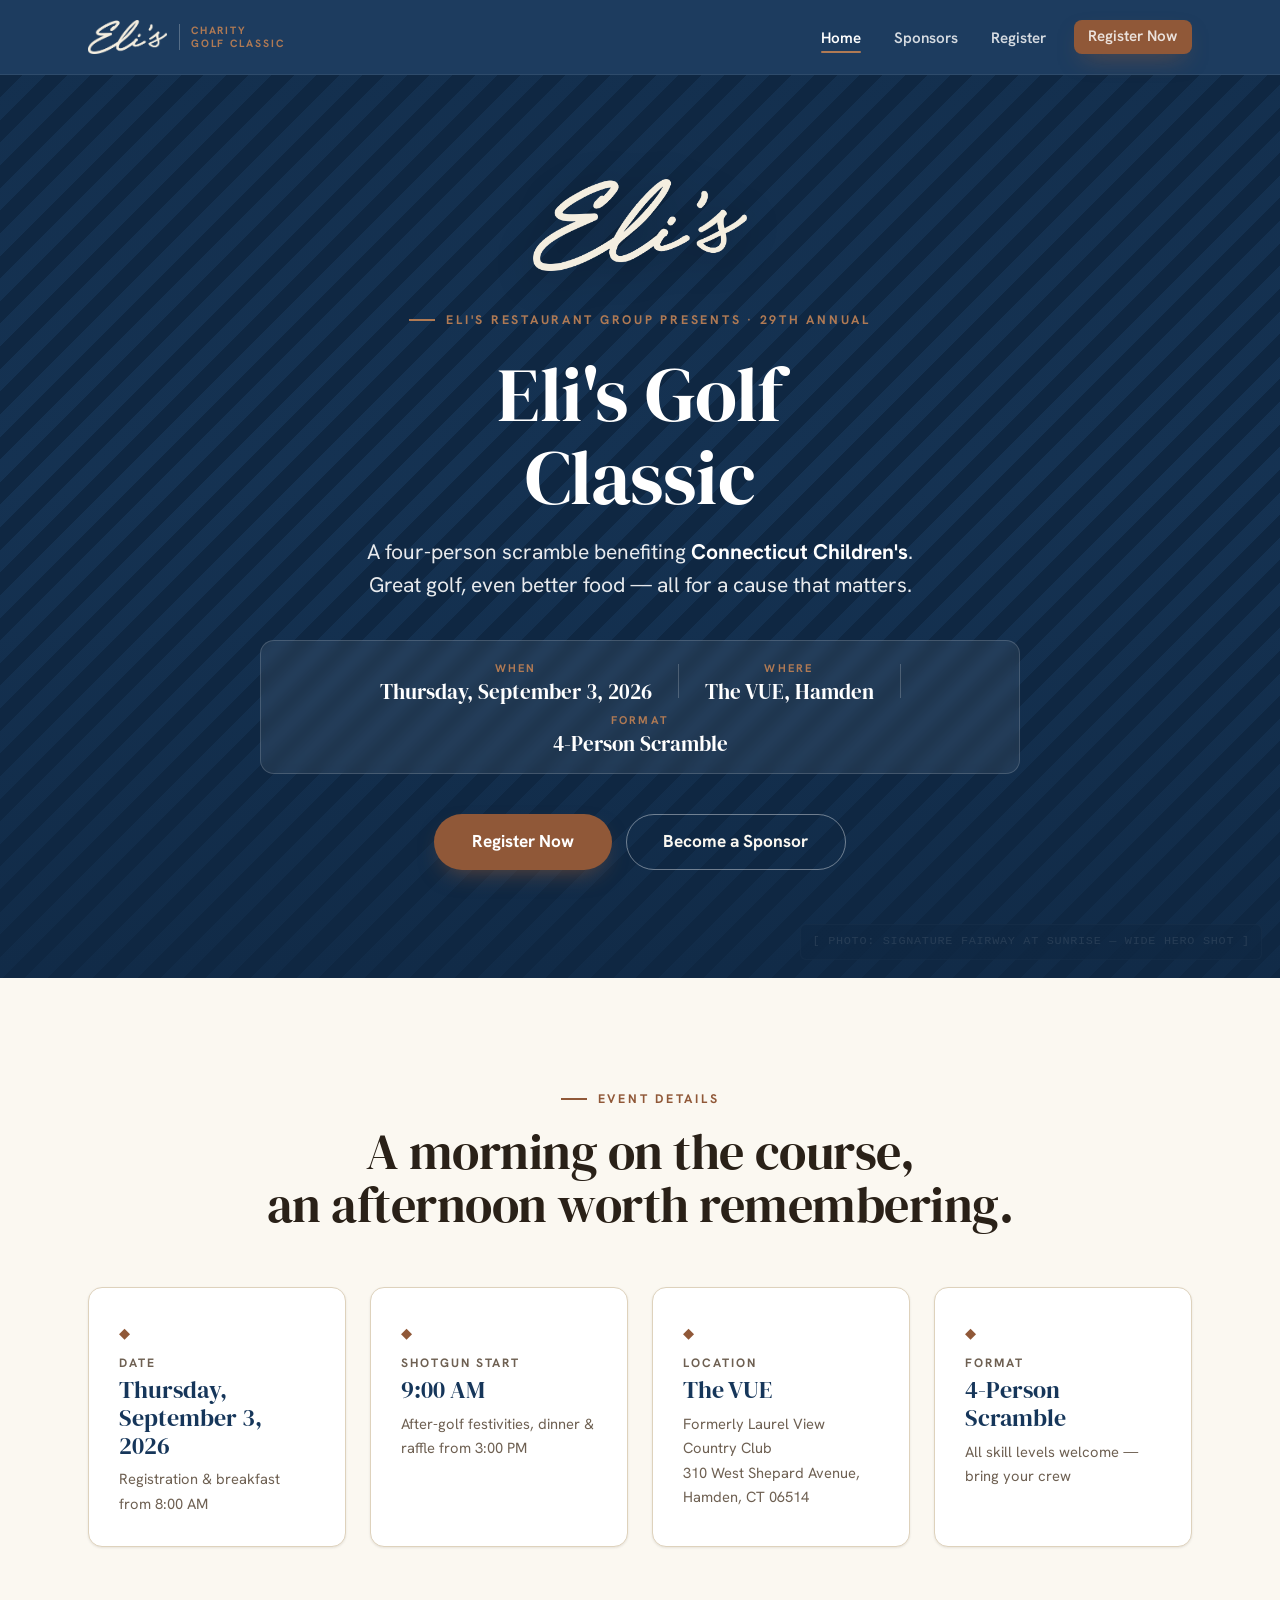
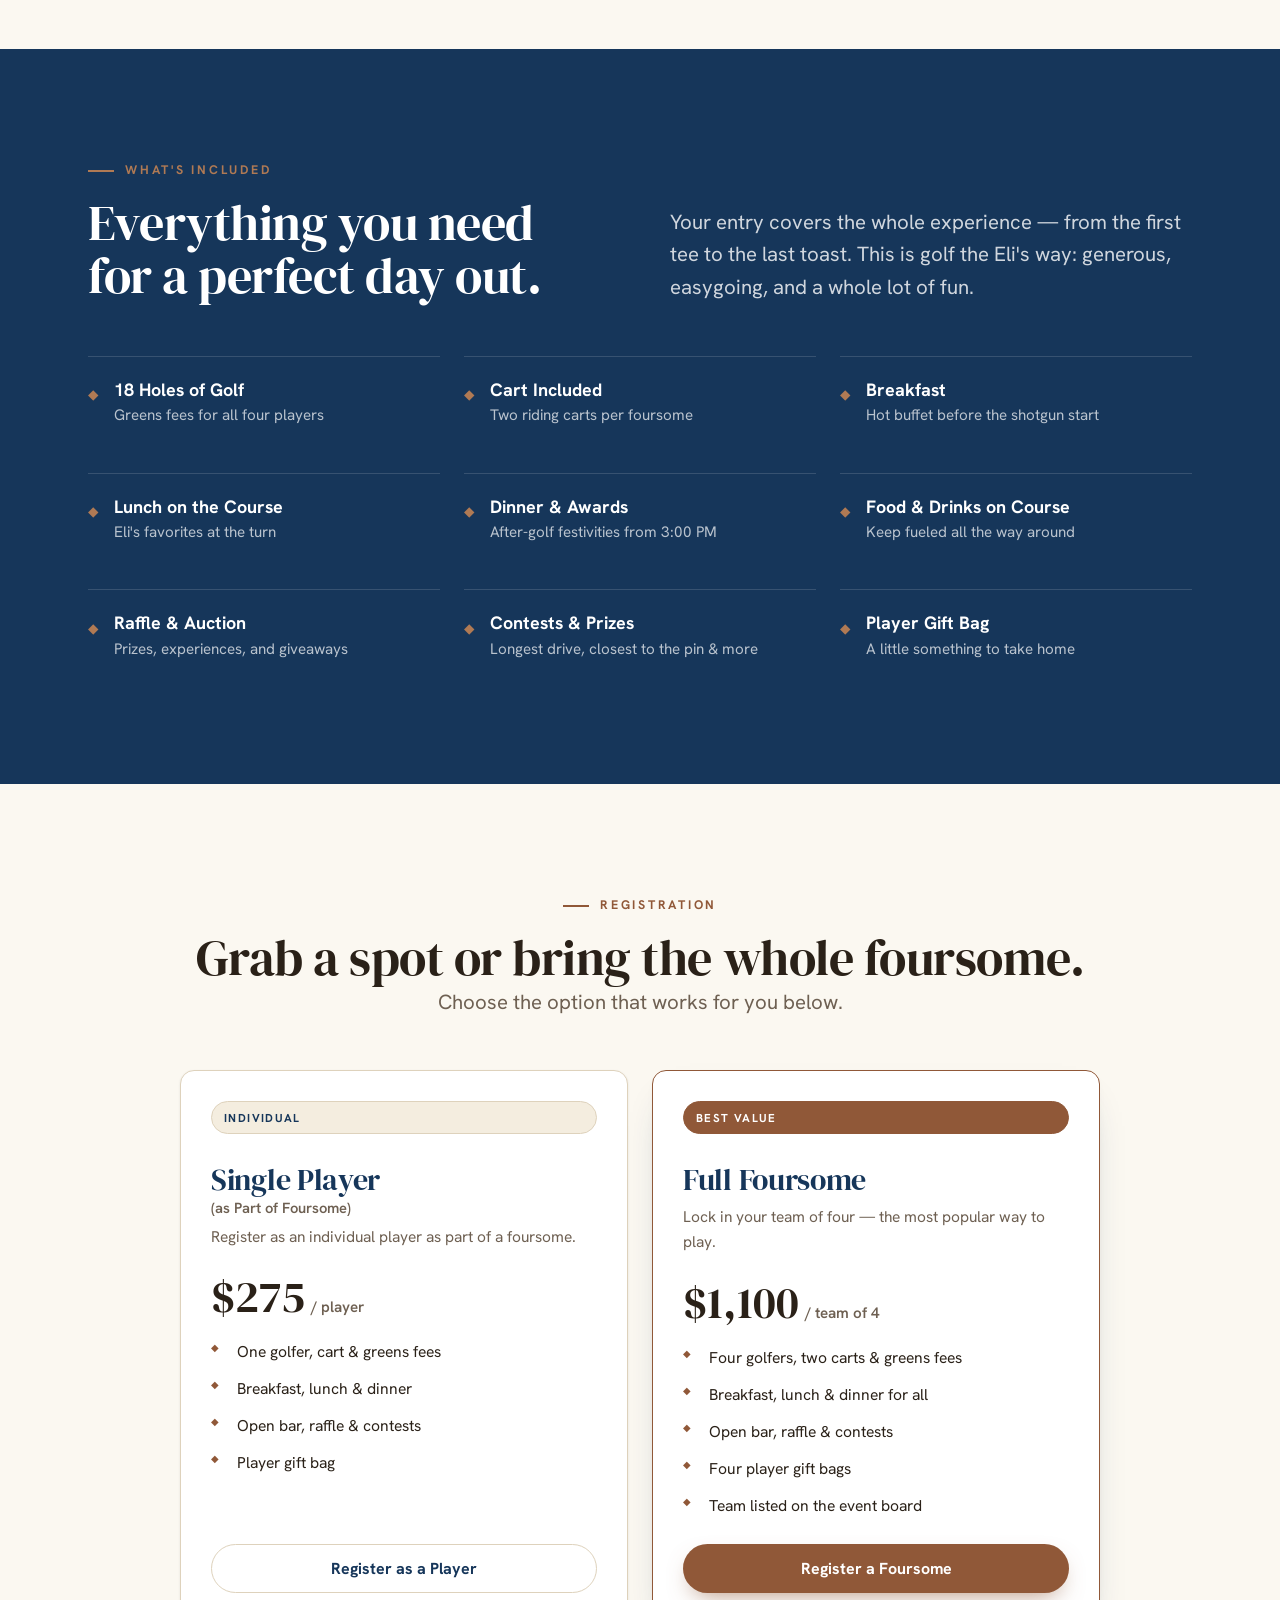
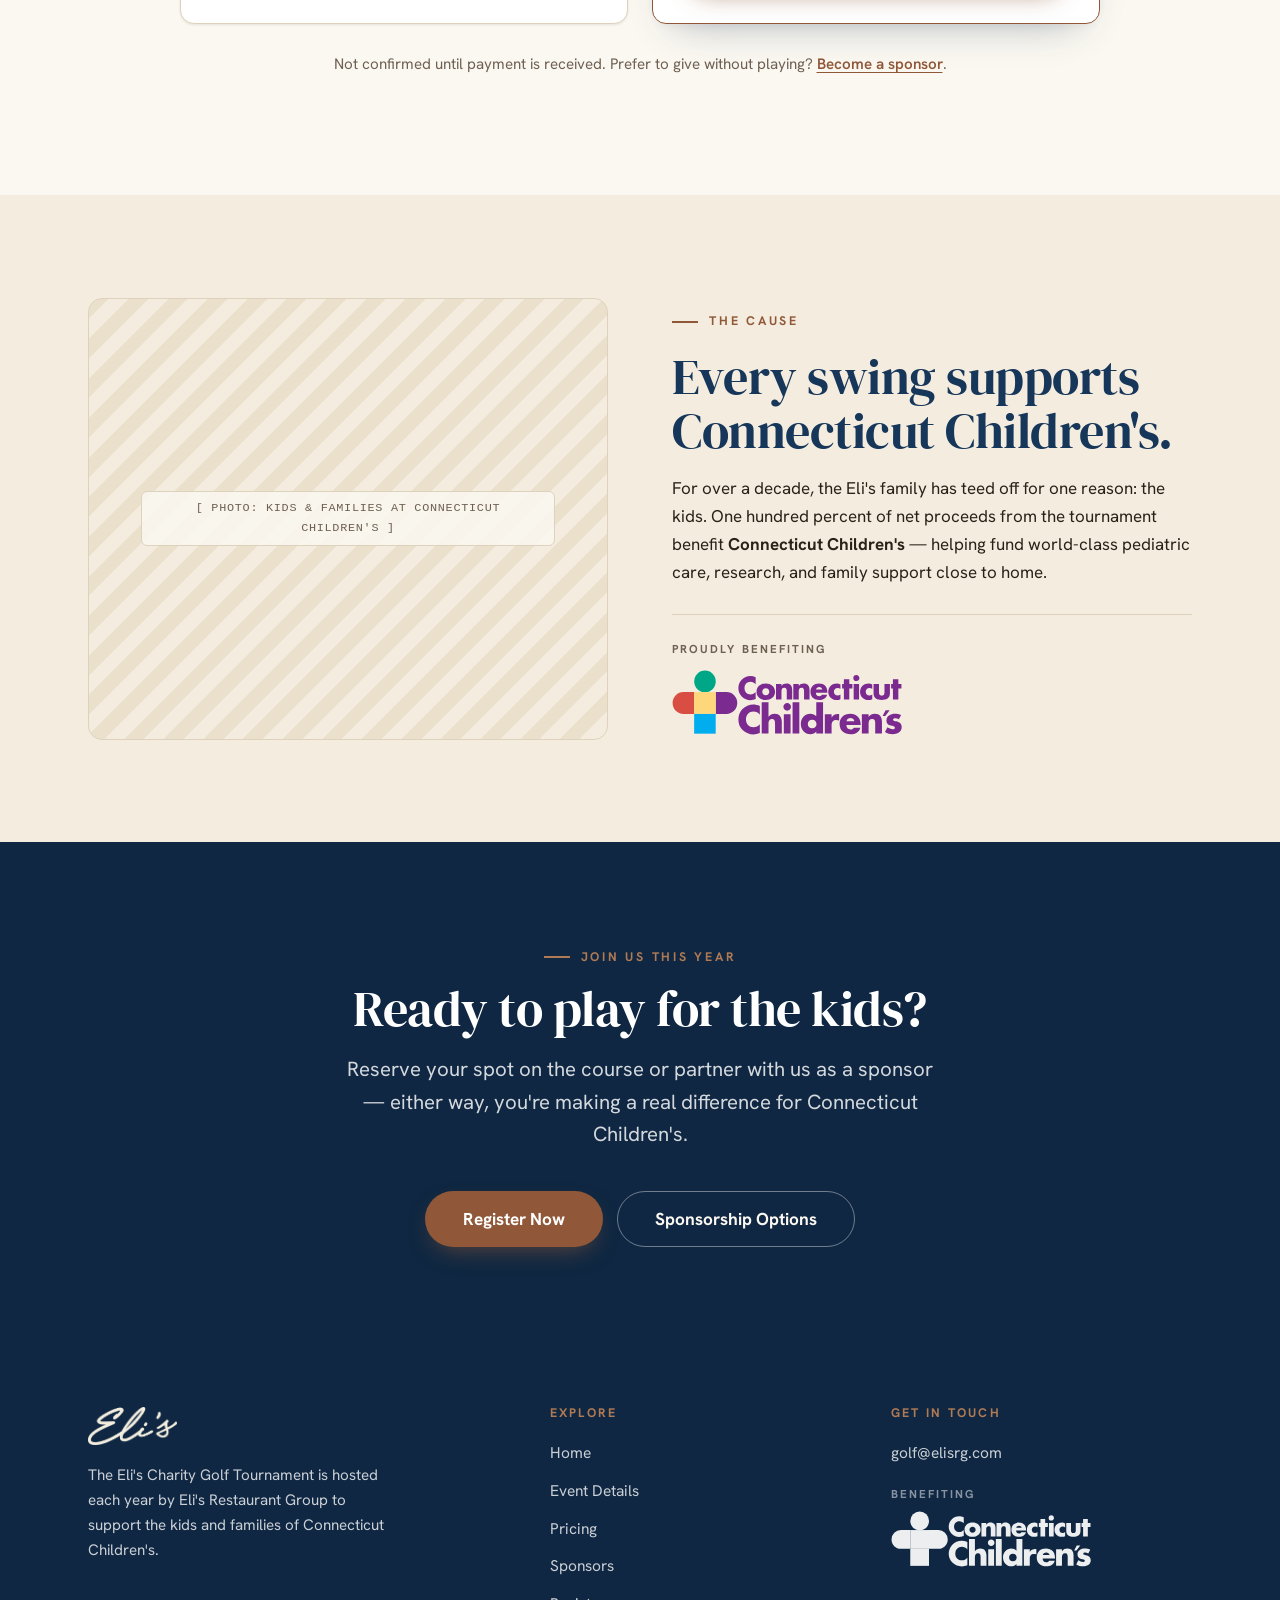
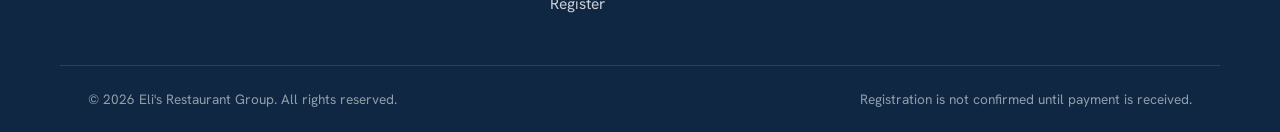
==== index.html @ 4b7b98ed "Add files via upload" ====
<!DOCTYPE html>
<html lang="en">
<head>
<meta charset="UTF-8" />
<meta name="viewport" content="width=device-width, initial-scale=1.0" />
<title>The Eli's Charity Golf Tournament — Benefiting Connecticut Children's</title>
<meta name="description" content="The annual Eli's Charity Golf Tournament, hosted by Eli's Restaurant Group, benefiting Connecticut Children's. A day of golf, food, and giving back." />
<link rel="stylesheet" href="styles.css" />
</head>
<body>

<!-- ===== NAV ===== -->
<header class="nav">
  <div class="container nav-inner">
    <a class="nav-brand" href="index.html" aria-label="Eli's Charity Golf Tournament — Home">
      <img src="assets/elis-logo-cream.png" alt="Eli's" />
      <span class="tag">Charity<br />Golf Classic</span>
    </a>
    <input type="checkbox" id="navToggle" class="nav-toggle" />
    <ul class="nav-links">
      <li><a href="index.html" class="active">Home</a></li>
      <li><a href="sponsors.html">Sponsors</a></li>
      <li><a href="register.html">Register</a></li>
      <li class="nav-cta"><a href="register.html" class="btn btn-primary">Register Now</a></li>
    </ul>
    <label for="navToggle" class="nav-burger" aria-label="Menu"><span></span><span></span><span></span></label>
  </div>
</header>

<!-- ===== HERO ===== -->
<section class="hero">
  <div class="hero-bg ph dark"><span class="ph-label">[ photo: signature fairway at sunrise — wide hero shot ]</span></div>
  <div class="hero-overlay"></div>
  <div class="container hero-content">
    <img class="hero-logo" src="assets/elis-logo-cream.png" alt="Eli's" />
    <p class="eyebrow on-green center">Eli's Restaurant Group Presents · 29th Annual</p>
    <h1 class="display hero-title">Eli's Golf<br />Classic</h1>
    <p class="hero-sub">A four-person scramble benefiting <strong>Connecticut&nbsp;Children's</strong>.<br />Great golf, even better food &mdash; all for a cause that matters.</p>
    <div class="hero-meta">
      <div class="hero-meta-item"><span class="k">When</span><span class="v">Thursday, September 3, 2026</span></div>
      <div class="hero-meta-sep"></div>
      <div class="hero-meta-item"><span class="k">Where</span><span class="v">The VUE, Hamden</span></div>
      <div class="hero-meta-sep"></div>
      <div class="hero-meta-item"><span class="k">Format</span><span class="v">4-Person Scramble</span></div>
    </div>
    <div class="hero-actions">
      <a href="register.html" class="btn btn-primary btn-lg">Register Now</a>
      <a href="sponsors.html" class="btn btn-ghost on-green btn-lg">Become a Sponsor</a>
    </div>
  </div>
</section>

<!-- ===== EVENT DETAILS ===== -->
<section class="section" id="details">
  <div class="container">
    <div class="center">
      <p class="eyebrow center">Event Details</p>
      <h2>A morning on the course,<br />an afternoon worth remembering.</h2>
    </div>
    <div class="grid grid-4 details-grid">
      <div class="card detail-card">
        <span class="detail-icon">◆</span>
        <h4 class="detail-k">Date</h4>
        <p class="detail-v">Thursday, September 3, 2026</p>
        <p class="detail-note">Registration &amp; breakfast from 8:00 AM</p>
      </div>
      <div class="card detail-card">
        <span class="detail-icon">◆</span>
        <h4 class="detail-k">Shotgun Start</h4>
        <p class="detail-v">9:00 AM</p>
        <p class="detail-note">After-golf festivities, dinner &amp; raffle from 3:00 PM</p>
      </div>
      <div class="card detail-card">
        <span class="detail-icon">◆</span>
        <h4 class="detail-k">Location</h4>
        <p class="detail-v">The VUE</p>
        <p class="detail-note">Formerly Laurel View Country Club<br />310 West Shepard Avenue, Hamden, CT 06514</p>
      </div>
      <div class="card detail-card">
        <span class="detail-icon">◆</span>
        <h4 class="detail-k">Format</h4>
        <p class="detail-v">4-Person Scramble</p>
        <p class="detail-note">All skill levels welcome &mdash; bring your crew</p>
      </div>
    </div>
  </div>
</section>

<!-- ===== WHAT'S INCLUDED ===== -->
<section class="section included-section">
  <div class="container">
    <div class="included-head">
      <div>
        <p class="eyebrow on-green">What's Included</p>
        <h2 class="on-green-h">Everything you need<br />for a perfect day out.</h2>
      </div>
      <p class="lead included-lead">Your entry covers the whole experience &mdash; from the first tee to the last toast. This is golf the Eli's way: generous, easygoing, and a whole lot of fun.</p>
    </div>
    <div class="grid grid-3 included-grid">
      <div class="included-item"><span class="im">◆</span><div><strong>18 Holes of Golf</strong><span>Greens fees for all four players</span></div></div>
      <div class="included-item"><span class="im">◆</span><div><strong>Cart Included</strong><span>Two riding carts per foursome</span></div></div>
      <div class="included-item"><span class="im">◆</span><div><strong>Breakfast</strong><span>Hot buffet before the shotgun start</span></div></div>
      <div class="included-item"><span class="im">◆</span><div><strong>Lunch on the Course</strong><span>Eli's favorites at the turn</span></div></div>
      <div class="included-item"><span class="im">◆</span><div><strong>Dinner &amp; Awards</strong><span>After-golf festivities from 3:00 PM</span></div></div>
      <div class="included-item"><span class="im">◆</span><div><strong>Food &amp; Drinks on Course</strong><span>Keep fueled all the way around</span></div></div>
      <div class="included-item"><span class="im">◆</span><div><strong>Raffle &amp; Auction</strong><span>Prizes, experiences, and giveaways</span></div></div>
      <div class="included-item"><span class="im">◆</span><div><strong>Contests &amp; Prizes</strong><span>Longest drive, closest to the pin &amp; more</span></div></div>
      <div class="included-item"><span class="im">◆</span><div><strong>Player Gift Bag</strong><span>A little something to take home</span></div></div>
    </div>
  </div>
</section>

<!-- ===== PRICING ===== -->
<section class="section" id="pricing">
  <div class="container">
    <div class="center">
      <p class="eyebrow center">Registration</p>
      <h2>Grab a spot or bring the whole foursome.</h2>
      <p class="lead maxw center">Choose the option that works for you below.</p>
    </div>
    <div class="grid grid-2 pricing-grid">
      <div class="card price-card">
        <p class="tag-pill">Individual</p>
        <h3 class="price-name">Single Player <span class="price-name-note">(as Part of Foursome)</span></h3>
        <p class="price-desc">Register as an individual player as part of a foursome.</p>
        <div class="price-amount">$275<span>/ player</span></div>
        <ul class="price-list">
          <li>One golfer, cart &amp; greens fees</li>
          <li>Breakfast, lunch &amp; dinner</li>
          <li>Open bar, raffle &amp; contests</li>
          <li>Player gift bag</li>
        </ul>
        <a href="register.html" class="btn btn-ghost btn-block">Register as a Player</a>
      </div>
      <div class="card price-card featured">
        <p class="tag-pill featured-pill">Best Value</p>
        <h3 class="price-name">Full Foursome</h3>
        <p class="price-desc">Lock in your team of four &mdash; the most popular way to play.</p>
        <div class="price-amount">$1,100<span>/ team of 4</span></div>
        <ul class="price-list">
          <li>Four golfers, two carts &amp; greens fees</li>
          <li>Breakfast, lunch &amp; dinner for all</li>
          <li>Open bar, raffle &amp; contests</li>
          <li>Four player gift bags</li>
          <li>Team listed on the event board</li>
        </ul>
        <a href="register.html" class="btn btn-primary btn-block">Register a Foursome</a>
      </div>
    </div>
    <p class="center muted price-note">Not confirmed until payment is received. Prefer to give without playing? <a href="sponsors.html" class="inline-link">Become a sponsor</a>.</p>
  </div>
</section>

<!-- ===== CHARITY / CAUSE ===== -->
<section class="section cause-section">
  <div class="container cause-inner">
    <div class="cause-media ph"><span class="ph-label">[ photo: kids &amp; families at Connecticut Children's ]</span></div>
    <div class="cause-copy">
      <p class="eyebrow">The Cause</p>
      <h2>Every swing supports<br />Connecticut Children's.</h2>
      <p>For over a decade, the Eli's family has teed off for one reason: the kids. One hundred percent of net proceeds from the tournament benefit <strong>Connecticut Children's</strong> &mdash; helping fund world-class pediatric care, research, and family support close to home.</p>
      <div class="cause-charity">
        <span class="cause-charity-label">Proudly benefiting</span>
        <img class="cause-charity-logo" src="assets/ct-childrens-full.svg" alt="Connecticut Children's" />
      </div>
    </div>
  </div>
</section>

<!-- ===== CLOSING CTA ===== -->
<section class="cta-band">
  <div class="container center">
    <p class="eyebrow on-green center">Join Us This Year</p>
    <h2 class="on-green-h">Ready to play for the kids?</h2>
    <p class="lead cta-lead">Reserve your spot on the course or partner with us as a sponsor &mdash; either way, you're making a real difference for Connecticut Children's.</p>
    <div class="hero-actions center-actions">
      <a href="register.html" class="btn btn-primary btn-lg">Register Now</a>
      <a href="sponsors.html" class="btn btn-ghost on-green btn-lg">Sponsorship Options</a>
    </div>
  </div>
</section>

<!-- ===== FOOTER ===== -->
<footer class="footer">
  <div class="container footer-top">
    <div class="footer-brand">
      <img src="assets/elis-logo-cream.png" alt="Eli's" />
      <p>The Eli's Charity Golf Tournament is hosted each year by Eli's Restaurant Group to support the kids and families of Connecticut Children's.</p>
    </div>
    <div>
      <h4>Explore</h4>
      <ul class="footer-links">
        <li><a href="index.html">Home</a></li>
        <li><a href="index.html#details">Event Details</a></li>
        <li><a href="index.html#pricing">Pricing</a></li>
        <li><a href="sponsors.html">Sponsors</a></li>
        <li><a href="register.html">Register</a></li>
      </ul>
    </div>
    <div>
      <h4>Get in Touch</h4>
      <ul class="footer-links">
        <li><a href="mailto:golf@elisrg.com">golf@elisrg.com</a></li>
      </ul>
      <span class="cause-charity-label" style="display:block;margin:18px 0 8px;color:rgba(255,255,255,.5)">Benefiting</span>
      <img class="charity-logo footer-charity" src="assets/ct-childrens-white.svg" alt="Connecticut Children's" />
    </div>
  </div>
  <div class="container footer-bottom">
    <span>&copy; 2026 Eli's Restaurant Group. All rights reserved.</span>
    <span>Registration is not confirmed until payment is received.</span>
  </div>
</footer>

</body>
</html>
---- styles.css ----
/* ============================================================
   The Eli's Charity Golf Tournament — shared styles
   Forest green country club × Eli's copper × CT Children's blue
   ============================================================ */

@import url('https://fonts.googleapis.com/css2?family=DM+Serif+Display:ital@0;1&family=Hanken+Grotesk:wght@400;500;600;700;800&display=swap');

:root{
  /* brand */
  /* Structural brand color — Eli's navy blue (var names kept as --green* for compatibility) */
  --green:        #16365A;   /* Eli's deep navy */
  --green-800:    #0F2742;
  --green-700:    #244F7C;
  --green-soft:   #3C6FA0;
  --copper:       #905838;   /* Eli's logo brown — warm CTA */
  --copper-dark:  #774526;
  --copper-soft:  #B07A54;
  --blue:         #0061A8;   /* Connecticut Children's */
  --blue-soft:    #2E86C9;

  /* neutrals */
  --paper:        #FBF8F1;
  --cream:        #F4EDDF;
  --cream-deep:   #EAE0CC;
  --ink:          #2A2118;
  --muted:        #6E6052;
  --line:         #DED2BC;

  --shadow-sm: 0 1px 3px rgba(42,33,24,.06), 0 1px 2px rgba(42,33,24,.04);
  --shadow:    0 18px 40px -24px rgba(22,54,90,.45), 0 4px 14px -8px rgba(42,33,24,.12);
  --shadow-lg: 0 40px 80px -40px rgba(15,39,66,.5);

  --container: 1160px;
  --radius: 14px;
}

*{ box-sizing:border-box; }
[hidden]{ display:none !important; }
html{ scroll-behavior:smooth; -webkit-text-size-adjust:100%; }
body{
  margin:0;
  font-family:'Hanken Grotesk',system-ui,sans-serif;
  color:var(--ink);
  background:var(--paper);
  font-size:17px;
  line-height:1.65;
  -webkit-font-smoothing:antialiased;
}
img{ display:block; max-width:100%; }
a{ color:inherit; }

/* ---------- type ---------- */
h1,h2,h3,h4{ font-family:'DM Serif Display',Georgia,serif; font-weight:400; line-height:1.08; margin:0; letter-spacing:-.01em; }
.display{ font-size:clamp(2.6rem,6vw,5rem); }
h2{ font-size:clamp(2rem,4vw,3.1rem); }
h3{ font-size:clamp(1.4rem,2.4vw,1.85rem); }
p{ margin:0 0 1rem; }
.lead{ font-size:clamp(1.1rem,1.6vw,1.32rem); line-height:1.6; color:var(--muted); }

.eyebrow{
  font-family:'Hanken Grotesk',sans-serif;
  font-weight:700; font-size:.78rem; letter-spacing:.22em; text-transform:uppercase;
  color:var(--copper); margin:0 0 1rem; display:inline-flex; align-items:center; gap:.7rem;
}
.eyebrow::before{ content:""; width:26px; height:2px; background:var(--copper); display:inline-block; }
.eyebrow.center{ justify-content:center; }
.eyebrow.on-green{ color:var(--copper-soft); }
.eyebrow.on-green::before{ background:var(--copper-soft); }

/* ---------- layout ---------- */
.container{ width:100%; max-width:var(--container); margin:0 auto; padding:0 28px; }
.section{ padding:clamp(56px,8vw,108px) 0; }
.section.tight{ padding:clamp(40px,5vw,64px) 0; }
.center{ text-align:center; }
.muted{ color:var(--muted); }
.maxw{ max-width:62ch; }
.maxw.center{ margin-left:auto; margin-right:auto; }

/* ---------- buttons ---------- */
.btn{
  font-family:'Hanken Grotesk',sans-serif; font-weight:700; font-size:1rem;
  display:inline-flex; align-items:center; justify-content:center; gap:.6rem;
  padding:.95rem 1.7rem; border-radius:999px; border:1.5px solid transparent;
  cursor:pointer; text-decoration:none; transition:transform .15s ease, box-shadow .2s ease, background .2s ease, color .2s ease;
  white-space:nowrap; line-height:1;
}
.btn:hover{ transform:translateY(-2px); }
.btn-primary{ background:var(--copper); color:#fff; box-shadow:0 10px 24px -10px rgba(144,88,56,.7); }
.btn-primary:hover{ background:var(--copper-dark); box-shadow:0 14px 30px -10px rgba(144,88,56,.8); }
.btn-green{ background:var(--green); color:var(--paper); }
.btn-green:hover{ background:var(--green-800); }
.btn-ghost{ background:transparent; color:var(--green); border-color:var(--line); }
.btn-ghost:hover{ border-color:var(--green); background:rgba(22,54,90,.04); }
.btn-ghost.on-green{ color:var(--paper); border-color:rgba(255,255,255,.4); }
.btn-ghost.on-green:hover{ border-color:#fff; background:rgba(255,255,255,.08); }
.btn-lg{ padding:1.15rem 2.3rem; font-size:1.08rem; }
.btn-block{ width:100%; }

/* ---------- top nav ---------- */
.nav{
  position:sticky; top:0; z-index:50;
  background:rgba(22,54,90,.97); backdrop-filter:blur(10px);
  border-bottom:1px solid rgba(255,255,255,.08);
}
.nav-inner{ display:flex; align-items:center; justify-content:space-between; height:74px; gap:24px; }
.nav-brand{ display:flex; align-items:center; gap:.7rem; text-decoration:none; }
.nav-brand img{ height:34px; width:auto; }
.nav-brand .tag{
  font-family:'Hanken Grotesk',sans-serif; font-weight:700; font-size:.66rem; letter-spacing:.18em;
  text-transform:uppercase; color:var(--copper-soft); border-left:1px solid rgba(255,255,255,.25);
  padding-left:.7rem; line-height:1.25;
}
.nav-links{ display:flex; align-items:center; gap:6px; list-style:none; margin:0; padding:0; }
.nav-links a{
  position:relative;
  text-decoration:none; color:rgba(255,255,255,.82); font-weight:600; font-size:.95rem;
  padding:.5rem .85rem; border-radius:8px; transition:color .15s, background .15s;
}
.nav-links a:hover{ color:#fff; background:rgba(255,255,255,.08); }
.nav-links a.active{ color:#fff; }
.nav-links a.active::after{ content:""; position:absolute; left:.85rem; right:.85rem; bottom:.18rem;
  height:2px; background:var(--copper-soft); border-radius:2px; }
.nav-cta{ margin-left:8px; }
.nav-toggle{ display:none; }

@media (max-width:860px){
  .nav-inner{ height:64px; }
  .nav-links{
    position:absolute; top:64px; left:0; right:0; flex-direction:column; align-items:stretch;
    background:var(--green); padding:14px; gap:4px; border-bottom:1px solid rgba(255,255,255,.12);
    max-height:0; overflow:hidden; transition:max-height .3s ease, padding .3s ease; padding-top:0; padding-bottom:0;
  }
  .nav-toggle:checked ~ .nav-links{ max-height:380px; padding:14px; }
  .nav-links a{ padding:.8rem 1rem; font-size:1.05rem; }
  .nav-links .active::after{ display:none; }
  .nav-cta{ margin:6px 0 0; }
  .nav-burger{ display:flex; flex-direction:column; gap:5px; cursor:pointer; padding:8px; }
  .nav-burger span{ width:24px; height:2px; background:#fff; border-radius:2px; transition:.2s; }
  .nav-toggle:checked ~ .nav-burger span:nth-child(1){ transform:translateY(7px) rotate(45deg); }
  .nav-toggle:checked ~ .nav-burger span:nth-child(2){ opacity:0; }
  .nav-toggle:checked ~ .nav-burger span:nth-child(3){ transform:translateY(-7px) rotate(-45deg); }
}
@media (min-width:861px){ .nav-burger{ display:none; } }

/* ---------- image placeholders ---------- */
.ph{
  position:relative; border-radius:var(--radius); overflow:hidden;
  background:
    repeating-linear-gradient(135deg, var(--cream-deep) 0 14px, var(--cream) 14px 28px);
  border:1px solid var(--line);
  display:flex; align-items:center; justify-content:center; color:var(--muted);
}
.ph.dark{
  background:repeating-linear-gradient(135deg, var(--green-800) 0 16px, var(--green-700) 16px 32px);
  border-color:rgba(255,255,255,.1); color:rgba(255,255,255,.7);
}
.ph .ph-label{
  font-family:'Hanken Grotesk',monospace; font-family:ui-monospace,'SFMono-Regular',Menlo,monospace;
  font-size:.74rem; letter-spacing:.06em; text-transform:uppercase;
  background:rgba(251,248,241,.85); padding:.45rem .7rem; border-radius:6px; border:1px solid var(--line);
  text-align:center; max-width:80%;
}
.ph.dark .ph-label{ background:rgba(15,39,66,.7); border-color:rgba(255,255,255,.18); color:rgba(255,255,255,.85); }

/* ---------- cards ---------- */
.card{
  background:#fff; border:1px solid var(--line); border-radius:var(--radius);
  padding:30px; box-shadow:var(--shadow-sm);
}

/* small divider mark */
.tee{ display:flex; align-items:center; gap:14px; color:var(--copper); }
.tee::before,.tee::after{ content:""; height:1px; background:var(--line); flex:1; }
.tee .dot{ width:9px; height:9px; transform:rotate(45deg); background:var(--copper); }
.tee.center{ max-width:240px; margin:0 auto; }

/* ---------- footer ---------- */
.footer{ background:var(--green-800); color:rgba(255,255,255,.78); }
.footer-top{ padding-top:64px; padding-bottom:48px; display:grid; grid-template-columns:1.4fr 1fr 1fr; gap:40px; }
.footer-brand img{ height:38px; margin-bottom:18px; }
.footer-brand p{ max-width:34ch; font-size:.95rem; }
.footer h4{ font-family:'Hanken Grotesk',sans-serif; font-weight:700; font-size:.78rem; letter-spacing:.18em;
  text-transform:uppercase; color:var(--copper-soft); margin-bottom:1.1rem; }
.footer-links{ list-style:none; margin:0; padding:0; display:flex; flex-direction:column; gap:.6rem; }
.footer-links a{ text-decoration:none; color:rgba(255,255,255,.78); font-size:.97rem; transition:color .15s; }
.footer-links a:hover{ color:#fff; }
.footer .charity-logo{ color:#fff; max-width:200px; margin-top:6px; opacity:.92; }
.footer-bottom{ border-top:1px solid rgba(255,255,255,.12); padding-top:22px; padding-bottom:22px; display:flex;
  justify-content:space-between; align-items:center; gap:16px; flex-wrap:wrap; font-size:.85rem; color:rgba(255,255,255,.55); }
.footer-bottom a{ color:rgba(255,255,255,.7); text-decoration:none; }

@media (max-width:760px){
  .footer-top{ grid-template-columns:1fr 1fr; }
  .footer-brand{ grid-column:1/-1; }
}
@media (max-width:480px){
  .footer-top{ grid-template-columns:1fr; }
}

/* utility grids */
.grid{ display:grid; gap:24px; }
.grid-2{ grid-template-columns:repeat(2,1fr); }
.grid-3{ grid-template-columns:repeat(3,1fr); }
.grid-4{ grid-template-columns:repeat(4,1fr); }
@media (max-width:900px){ .grid-3,.grid-4{ grid-template-columns:repeat(2,1fr); } }
@media (max-width:620px){ .grid-2,.grid-3,.grid-4{ grid-template-columns:1fr; } }

.tag-pill{
  display:inline-block; font-weight:700; font-size:.72rem; letter-spacing:.12em; text-transform:uppercase;
  color:var(--green); background:var(--cream); border:1px solid var(--line); padding:.35rem .75rem; border-radius:999px;
}
.inline-link{ color:var(--copper); text-decoration:underline; text-underline-offset:3px; font-weight:600; }
.inline-link:hover{ color:var(--copper-dark); }

/* ============================================================
   HOME
   ============================================================ */
.hero{ position:relative; color:#fff; overflow:hidden; }
.hero-bg{ position:absolute; inset:0; border-radius:0; border:0; }
.hero-bg .ph-label{ position:absolute; bottom:18px; right:18px; max-width:none; }
.hero-overlay{ position:absolute; inset:0;
  background:linear-gradient(180deg, rgba(15,39,66,.78) 0%, rgba(15,39,66,.72) 45%, rgba(15,39,66,.9) 100%); }
.hero-content{ position:relative; z-index:2; text-align:center;
  padding:clamp(56px,9vw,104px) 28px clamp(64px,9vw,108px); }
.hero-logo{ height:clamp(58px,9vw,92px); width:auto; margin:0 auto clamp(20px,3vw,30px);
  filter:drop-shadow(0 6px 18px rgba(0,0,0,.3)); }
.hero-title{ margin:.4rem auto .2rem; max-width:14ch; }
.hero-sub{ font-size:clamp(1.05rem,1.8vw,1.32rem); color:rgba(255,255,255,.9); max-width:46ch;
  margin:1.1rem auto 0; line-height:1.55; text-wrap:balance; }
.hero-sub strong{ color:#fff; }
.hero-meta{ display:flex; align-items:center; justify-content:center; flex-wrap:wrap; gap:8px 26px;
  margin:clamp(26px,4vw,38px) auto 0; padding:18px 26px; max-width:760px;
  background:rgba(255,255,255,.07); border:1px solid rgba(255,255,255,.16); border-radius:14px; backdrop-filter:blur(4px); }
.hero-meta-item{ display:flex; flex-direction:column; gap:.15rem; }
.hero-meta-item .k{ font-size:.7rem; letter-spacing:.2em; text-transform:uppercase; color:var(--copper-soft); font-weight:700; }
.hero-meta-item .v{ font-family:'DM Serif Display',serif; font-size:1.32rem; line-height:1.1; }
.hero-meta-sep{ width:1px; height:34px; background:rgba(255,255,255,.2); }
.hero-actions{ display:flex; gap:14px; justify-content:center; flex-wrap:wrap; margin-top:clamp(28px,4vw,40px); }
@media (max-width:560px){ .hero-meta-sep{ display:none; } .hero-meta{ gap:16px 26px; } }

.details-grid{ margin-top:clamp(34px,5vw,54px); }
.detail-card{ text-align:left; }
.detail-icon{ color:var(--copper); font-size:.9rem; }
.detail-k{ font-family:'Hanken Grotesk',sans-serif; font-weight:700; font-size:.76rem; letter-spacing:.16em;
  text-transform:uppercase; color:var(--muted); margin:.7rem 0 .4rem; }
.detail-v{ font-family:'DM Serif Display',serif; font-size:1.5rem; line-height:1.15; margin:0 0 .5rem; color:var(--green); }
.detail-note{ font-size:.92rem; color:var(--muted); margin:0; }

.included-section{ background:var(--green); color:#fff; }
.on-green-h{ color:#fff; }
.included-head{ display:grid; grid-template-columns:1fr 1fr; gap:30px 60px; align-items:end; margin-bottom:clamp(34px,5vw,52px); }
.included-lead{ color:rgba(255,255,255,.8); margin:0; }
.included-grid{ }
.included-item{ display:flex; gap:16px; align-items:flex-start; padding:22px 0; border-top:1px solid rgba(255,255,255,.14); }
.included-item > div{ display:flex; flex-direction:column; gap:.25rem; }
.included-item .im{ color:var(--copper-soft); font-size:.85rem; margin-top:.4rem; }
.included-item strong{ font-size:1.12rem; font-weight:700; line-height:1.25; }
.included-item span{ color:rgba(255,255,255,.7); font-size:.95rem; line-height:1.4; }
@media (max-width:760px){ .included-head{ grid-template-columns:1fr; align-items:start; } }

.pricing-grid{ margin-top:clamp(34px,5vw,52px); max-width:920px; margin-left:auto; margin-right:auto; align-items:stretch; }
.price-card{ display:flex; flex-direction:column; }
.price-card.featured{ border:1.5px solid var(--copper); box-shadow:var(--shadow); position:relative; }
.featured-pill{ color:#fff; background:var(--copper); border-color:var(--copper); }
.price-name{ margin:.9rem 0 .5rem; color:var(--green); }
.price-name-note{ display:block; font-family:'Hanken Grotesk',sans-serif; font-size:.92rem; font-weight:600;
  color:var(--muted); margin-top:.25rem; letter-spacing:0; }
.price-desc{ color:var(--muted); font-size:.97rem; }
.price-amount{ font-family:'DM Serif Display',serif; font-size:2.8rem; color:var(--ink); margin:.6rem 0 1.2rem; line-height:1; }
.price-amount span{ font-family:'Hanken Grotesk',sans-serif; font-size:.95rem; color:var(--muted); font-weight:600; margin-left:.4rem; }
.price-list{ list-style:none; margin:0 0 1.6rem; padding:0; display:flex; flex-direction:column; gap:.7rem; flex:1; }
.price-list li{ position:relative; padding-left:1.6rem; font-size:.98rem; }
.price-list li::before{ content:"◆"; position:absolute; left:0; top:1px; color:var(--copper); font-size:.62rem; }
.price-note{ margin-top:28px; font-size:.95rem; }

.cause-section{ background:var(--cream); }
.cause-inner{ display:grid; grid-template-columns:1fr 1fr; gap:clamp(32px,5vw,64px); align-items:center; }
.cause-media{ aspect-ratio:4/3.4; min-height:340px; }
.cause-copy h2{ color:var(--green); margin:.2rem 0 1rem; }
.cause-charity{ margin-top:28px; padding-top:24px; border-top:1px solid var(--line); }
.cause-charity-label{ display:block; font-size:.72rem; letter-spacing:.18em; text-transform:uppercase; color:var(--muted); font-weight:700; margin-bottom:12px; }
.cause-charity-logo{ color:var(--blue); max-width:230px; }
@media (max-width:760px){ .cause-inner{ grid-template-columns:1fr; } .cause-media{ min-height:260px; } }

.cta-band{ background:var(--green-800); color:#fff; padding:clamp(56px,8vw,96px) 0; text-align:center; }
.cta-lead{ color:rgba(255,255,255,.82); max-width:54ch; margin:1rem auto 0; }
.center-actions{ justify-content:center; }

/* ============================================================
   PAGE HERO (sponsors / register)
   ============================================================ */
.page-hero{ position:relative; background:var(--green); color:#fff; overflow:hidden;
  padding:clamp(56px,8vw,92px) 0 clamp(52px,7vw,80px); }
.page-hero .ph{ position:absolute; inset:0; border-radius:0; border:0; opacity:.5; }
.page-hero-overlay{ position:absolute; inset:0;
  background:linear-gradient(180deg, rgba(22,54,90,.86), rgba(15,39,66,.95)); }
.page-hero-inner{ position:relative; z-index:2; text-align:center; max-width:760px; margin:0 auto; }
.page-hero h1{ font-size:clamp(2.4rem,5vw,4rem); margin:.4rem 0 0; }
.page-hero .lead{ color:rgba(255,255,255,.85); margin:1.1rem auto 0; }

/* ============================================================
   SPONSORS
   ============================================================ */
.why-grid{ display:grid; grid-template-columns:repeat(3,1fr); gap:24px; margin-top:clamp(34px,5vw,52px); }
.why-card{ text-align:left; }
.why-num{ font-family:'DM Serif Display',serif; font-size:2.2rem; color:var(--copper); line-height:1; }
.why-card h3{ font-size:1.3rem; color:var(--green); margin:.7rem 0 .5rem; }
.why-card p{ color:var(--muted); font-size:.97rem; margin:0; }
@media (max-width:760px){ .why-grid{ grid-template-columns:1fr; } }

.tiers-section{ background:var(--cream); }
.tier-grid{ display:grid; grid-template-columns:repeat(4,1fr); gap:20px; margin-top:clamp(34px,5vw,52px); align-items:stretch; }
@media (max-width:1000px){ .tier-grid{ grid-template-columns:repeat(2,1fr); } }
@media (max-width:560px){ .tier-grid{ grid-template-columns:1fr; } }
.tier-card{ background:#fff; border:1px solid var(--line); border-radius:var(--radius); padding:28px 26px;
  display:flex; flex-direction:column; box-shadow:var(--shadow-sm); }
.tier-card.featured{ border:1.5px solid var(--copper); box-shadow:var(--shadow); }
.tier-ribbon{ font-weight:700; font-size:.68rem; letter-spacing:.16em; text-transform:uppercase; color:var(--copper);
  display:flex; align-items:center; gap:.5rem; margin-bottom:.9rem; }
.tier-ribbon::before{ content:"◆"; font-size:.55rem; }
.tier-name{ font-size:1.5rem; color:var(--green); margin:0 0 .3rem; line-height:1.1; }
.tier-price{ font-family:'DM Serif Display',serif; font-size:2rem; color:var(--ink); margin:.4rem 0 1rem; }
.tier-price span{ font-family:'Hanken Grotesk',sans-serif; font-size:.85rem; color:var(--muted); font-weight:600; }
.tier-list{ list-style:none; margin:0 0 1.4rem; padding:0; display:flex; flex-direction:column; gap:.6rem; flex:1;
  border-top:1px solid var(--line); padding-top:1.2rem; }
.tier-list li{ position:relative; padding-left:1.4rem; font-size:.93rem; color:var(--ink); }
.tier-list li::before{ content:"◆"; position:absolute; left:0; top:2px; color:var(--copper); font-size:.55rem; }
.tier-card .btn{ margin-top:auto; }

.sponsor-logos{ display:grid; grid-template-columns:repeat(4,1fr); gap:18px; margin-top:clamp(30px,4vw,44px); }
@media (max-width:760px){ .sponsor-logos{ grid-template-columns:repeat(2,1fr); } }
.sponsor-logo{ aspect-ratio:3/2; border:1px solid var(--line); border-radius:12px; background:#fff;
  display:flex; align-items:center; justify-content:center; }
.sponsor-logo span{ font-family:ui-monospace,Menlo,monospace; font-size:.72rem; letter-spacing:.05em;
  text-transform:uppercase; color:var(--muted); text-align:center; padding:0 10px; }

.contact-band{ background:var(--green); color:#fff; text-align:center; padding:clamp(52px,7vw,88px) 0; }
.contact-email{ font-family:'DM Serif Display',serif; font-size:clamp(1.6rem,3.4vw,2.6rem); color:#fff;
  text-decoration:none; display:inline-block; margin:.6rem 0 1.4rem; border-bottom:2px solid var(--copper-soft); padding-bottom:.2rem; transition:color .2s; }
.contact-email:hover{ color:var(--copper-soft); }

/* ============================================================
   REGISTER
   ============================================================ */
.reg-layout{ display:grid; grid-template-columns:1.25fr .85fr; gap:clamp(28px,4vw,48px); align-items:start; }
@media (max-width:880px){ .reg-layout{ grid-template-columns:1fr; } }

.form-card{ background:#fff; border:1px solid var(--line); border-radius:var(--radius); padding:clamp(26px,4vw,40px); box-shadow:var(--shadow); }
.form-section + .form-section{ margin-top:34px; padding-top:30px; border-top:1px solid var(--line); }
.form-legend{ font-family:'Hanken Grotesk',sans-serif; font-weight:700; font-size:.78rem; letter-spacing:.16em;
  text-transform:uppercase; color:var(--copper); margin:0 0 .35rem; padding:0; }
.form-section h3{ color:var(--green); margin:0 0 1.3rem; font-size:1.4rem; }
.field{ margin-bottom:18px; }
.field:last-child{ margin-bottom:0; }
.field label{ display:block; font-weight:600; font-size:.92rem; margin-bottom:.4rem; color:var(--ink); }
.field .req{ color:var(--copper); margin-left:.15rem; }
.field .opt{ color:var(--muted); font-weight:500; font-size:.82rem; margin-left:.3rem; }
.input{
  width:100%; font:inherit; font-size:1rem; color:var(--ink); background:var(--paper);
  border:1.5px solid var(--line); border-radius:10px; padding:.8rem .95rem; transition:border-color .15s, box-shadow .15s;
}
.input::placeholder{ color:#A99B89; }
.input:focus{ outline:none; border-color:var(--copper); box-shadow:0 0 0 3px rgba(144,88,56,.14); background:#fff; }
.field-row{ display:grid; grid-template-columns:1fr 1fr; gap:16px; }
@media (max-width:520px){ .field-row{ grid-template-columns:1fr; } }

/* entry type choice */
.choice-grid{ display:grid; grid-template-columns:1fr 1fr; gap:14px; }
@media (max-width:520px){ .choice-grid{ grid-template-columns:1fr; } }
.choice{ position:relative; }
.choice input{ position:absolute; opacity:0; inset:0; cursor:pointer; }
.choice-box{
  display:block; border:1.5px solid var(--line); border-radius:12px; padding:18px; cursor:pointer;
  background:var(--paper); transition:border-color .15s, background .15s, box-shadow .15s; height:100%;
}
.choice-box .ct{ display:flex; align-items:center; gap:.55rem; font-weight:700; color:var(--green); font-size:1.05rem; }
.choice-box .ct::before{ content:""; width:18px; height:18px; border-radius:50%; border:2px solid var(--line); flex:none; transition:.15s; }
.choice-box .cp{ display:block; color:var(--muted); font-size:.9rem; margin-top:.4rem; }
.choice-box .camt{ display:block; font-family:'DM Serif Display',serif; color:var(--ink); font-size:1.5rem; margin-top:.5rem; }
.choice input:checked + .choice-box{ border-color:var(--copper); background:#fff; box-shadow:0 0 0 3px rgba(144,88,56,.12); }
.choice input:checked + .choice-box .ct::before{ border-color:var(--copper); background:radial-gradient(circle at center, var(--copper) 0 5px, transparent 6px); }
.choice input:focus-visible + .choice-box{ box-shadow:0 0 0 3px rgba(144,88,56,.25); }

/* payment rail */
.pay-rail{ position:sticky; top:96px; }
.pay-card{ background:var(--green); color:#fff; border-radius:var(--radius); padding:clamp(24px,3vw,32px); box-shadow:var(--shadow); }
.pay-card h3{ color:#fff; font-size:1.5rem; margin:0 0 .4rem; }
.pay-card .pay-sub{ color:rgba(255,255,255,.78); font-size:.95rem; margin:0 0 1.4rem; }
.pay-btn{
  display:flex; align-items:center; justify-content:space-between; gap:14px; width:100%;
  font-family:'Hanken Grotesk',sans-serif; font-weight:700; font-size:1.02rem; text-decoration:none;
  padding:1.05rem 1.3rem; border-radius:12px; border:1.5px solid transparent; cursor:pointer; line-height:1.2;
  transition:transform .15s ease, box-shadow .2s, background .2s; margin-bottom:12px;
}
.pay-btn:hover{ transform:translateY(-2px); }
.pay-btn .amt{ font-family:'DM Serif Display',serif; font-size:1.35rem; }
.pay-btn-primary{ background:var(--copper); color:#fff; box-shadow:0 12px 26px -12px rgba(0,0,0,.5); }
.pay-btn-primary:hover{ background:var(--copper-dark); }
.pay-btn-alt{ background:rgba(255,255,255,.08); color:#fff; border-color:rgba(255,255,255,.28); }
.pay-btn-alt:hover{ background:rgba(255,255,255,.14); }
.pay-note{ display:flex; gap:.6rem; align-items:flex-start; margin-top:18px; padding-top:16px;
  border-top:1px solid rgba(255,255,255,.16); color:rgba(255,255,255,.78); font-size:.86rem; line-height:1.5; }
.pay-note::before{ content:"◆"; color:var(--copper-soft); font-size:.6rem; margin-top:.35rem; flex:none; }
.pay-secure{ display:flex; align-items:center; gap:.5rem; justify-content:center; margin-top:18px;
  color:var(--muted); font-size:.82rem; }
.confirm-banner{ display:flex; gap:.7rem; align-items:flex-start; background:var(--cream); border:1px solid var(--line);
  border-left:3px solid var(--copper); border-radius:10px; padding:14px 16px; font-size:.92rem; color:var(--ink); margin-top:22px; }
.confirm-banner strong{ color:var(--green); }

/* multi-step: how-it-works rail */
.how-card{ background:var(--green); color:#fff; border-radius:var(--radius); padding:clamp(24px,3vw,30px); box-shadow:var(--shadow); }
.how-card h3{ color:#fff; font-size:1.4rem; margin:0 0 1.2rem; }
.how-list{ list-style:none; margin:0; padding:0; display:flex; flex-direction:column; gap:1.15rem; counter-reset:how; }
.how-list li{ display:flex; gap:14px; align-items:flex-start; }
.how-n{ flex:none; width:30px; height:30px; border-radius:50%; background:rgba(255,255,255,.12);
  color:#fff; display:flex; align-items:center; justify-content:center; font-weight:700; font-size:.92rem; }
.how-list div strong{ display:block; font-size:1.02rem; font-weight:700; }
.how-list div span{ display:block; color:rgba(255,255,255,.72); font-size:.92rem; margin-top:.15rem; line-height:1.45; }

/* payment screen (revealed after submit) */
.pay-screen{ max-width:860px; margin:0 auto; }
.back-link{ background:none; border:0; cursor:pointer; color:var(--copper); font:inherit; font-weight:700;
  padding:.4rem 0; margin-bottom:18px; display:inline-flex; align-items:center; gap:.45rem; }
.back-link:hover{ color:var(--copper-dark); }
.pay-screen-head{ margin-bottom:clamp(26px,4vw,38px); }
.payopt-grid{ align-items:stretch; }
.payopt{ background:#fff; border:1px solid var(--line); border-radius:var(--radius); padding:32px;
  display:flex; flex-direction:column; box-shadow:var(--shadow-sm); }
.payopt.featured{ border:1.5px solid var(--copper); box-shadow:var(--shadow); }
.payopt-name{ color:var(--green); margin:.85rem 0 .45rem; }
.payopt-desc{ color:var(--muted); font-size:.97rem; min-height:2.8em; }
.payopt-amt{ font-family:'DM Serif Display',serif; font-size:2.4rem; color:var(--ink); margin:.5rem 0 1.4rem; line-height:1; }
.payopt-amt span{ font-family:'Hanken Grotesk',sans-serif; font-size:.9rem; color:var(--muted); font-weight:600; margin-left:.4rem; }
.payopt .btn{ margin-top:auto; }
.pay-secure.center{ margin-top:26px; }
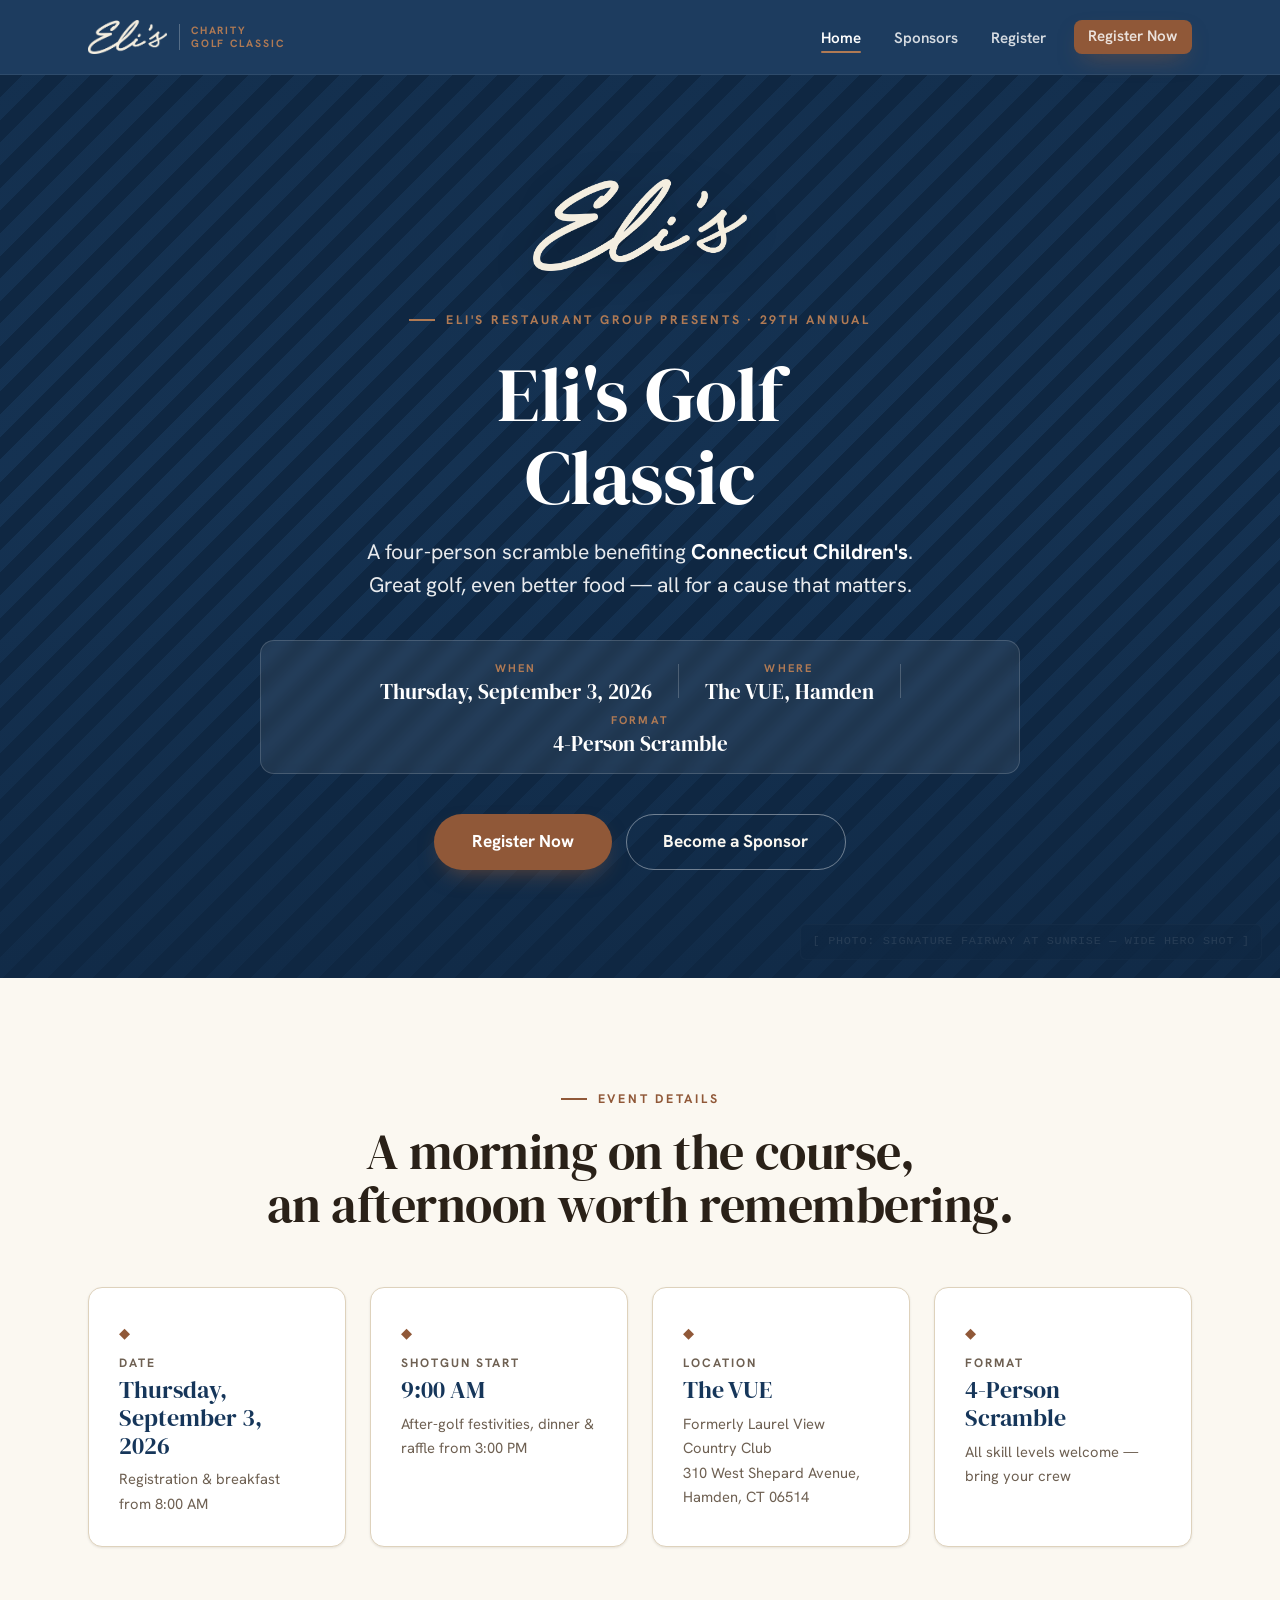
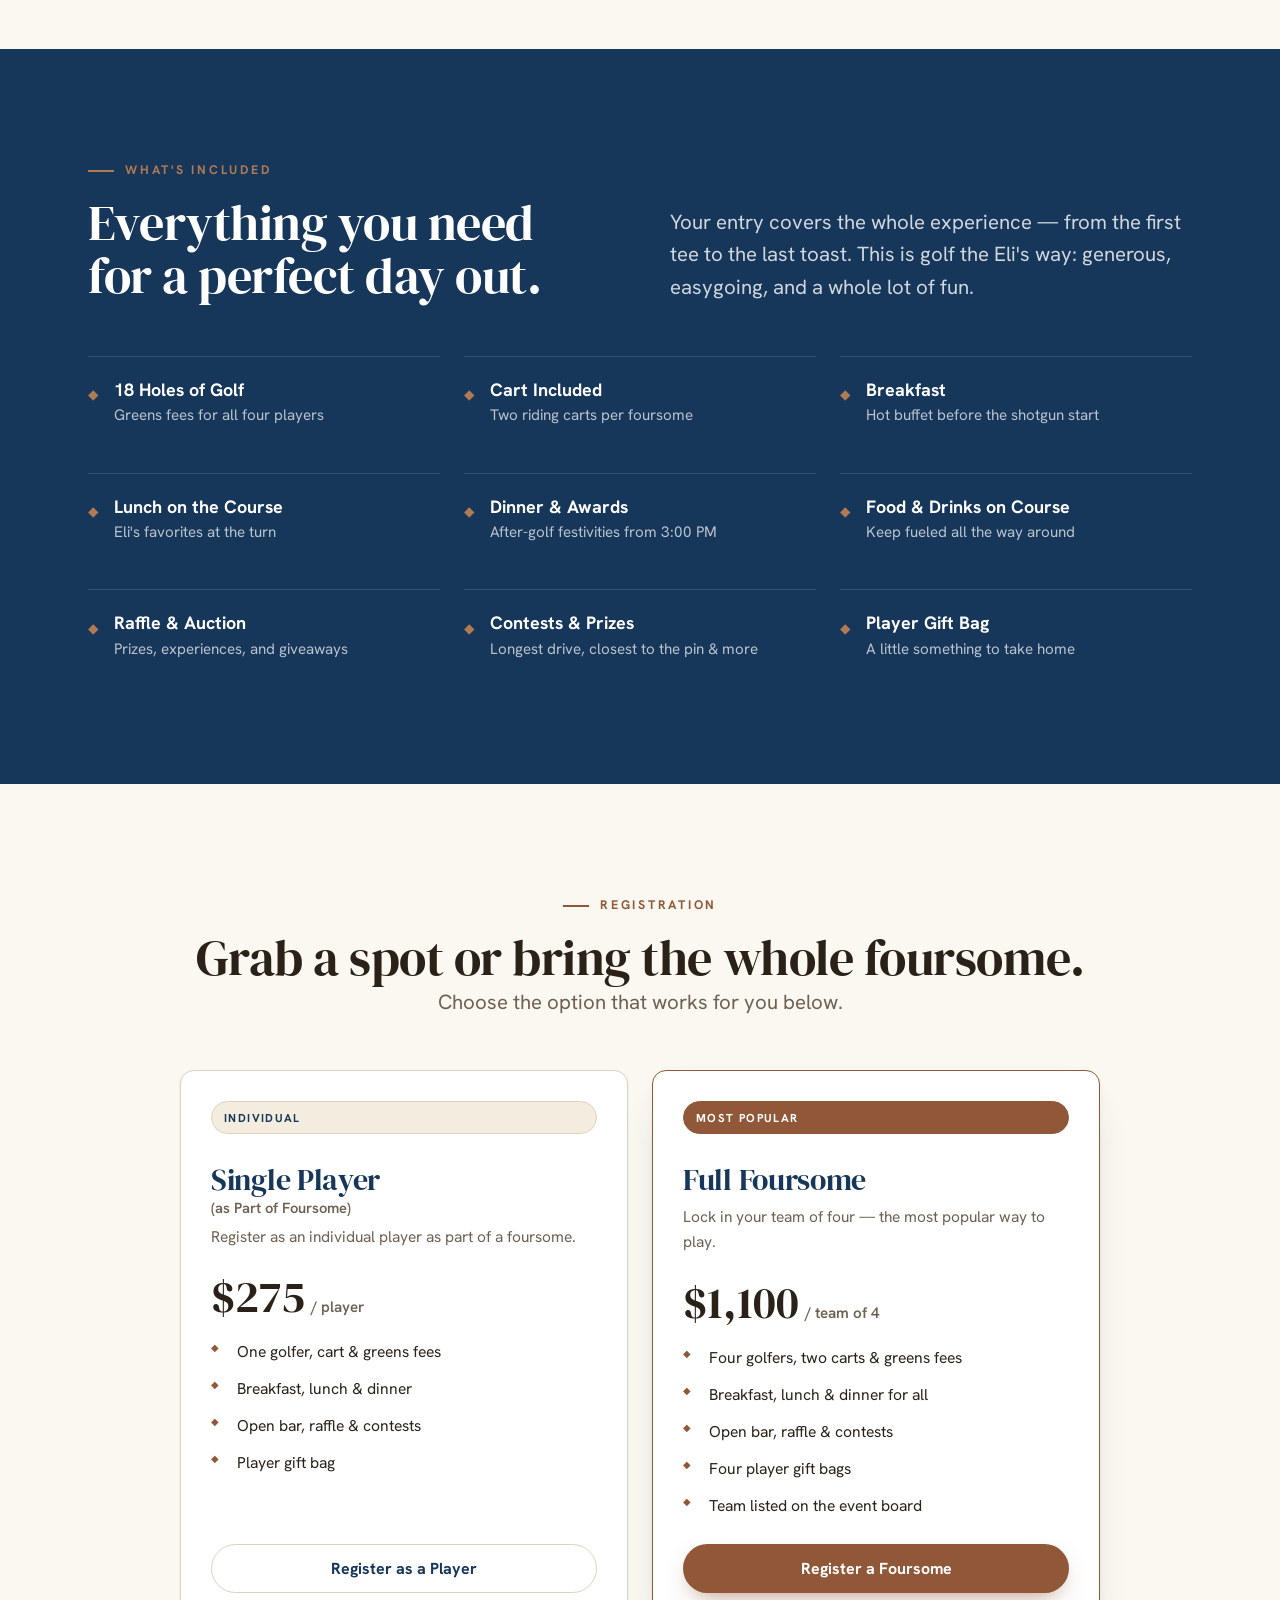
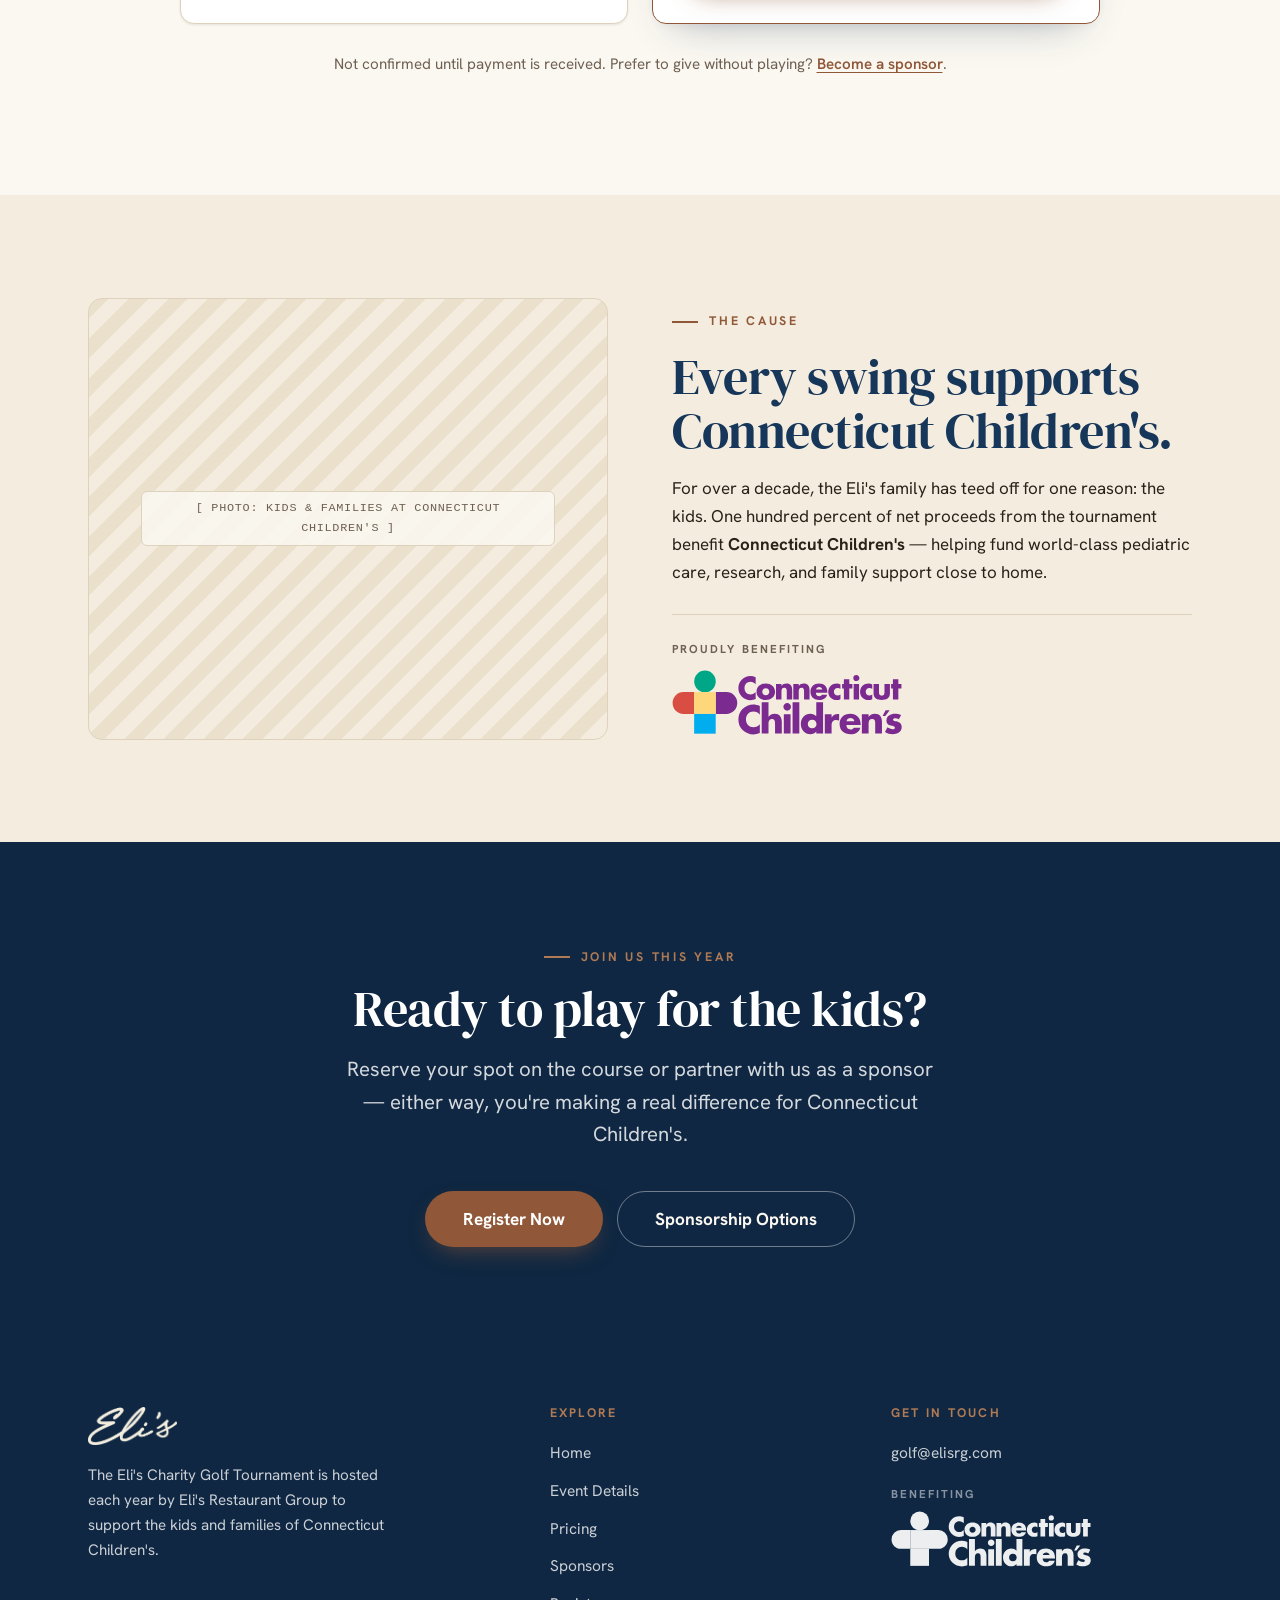
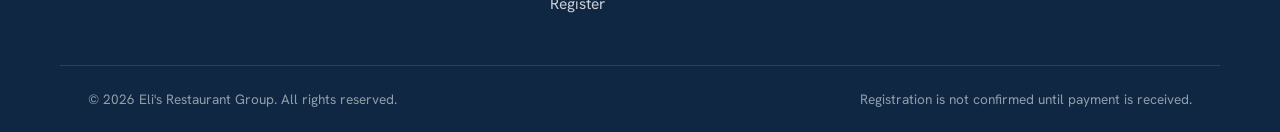
==== commit 7e90c138: "Add files via upload registration foursome wording adjustment" ====
--- a/index.html
+++ b/index.html
@@ -133,7 +133,7 @@
         <a href="register.html" class="btn btn-ghost btn-block">Register as a Player</a>
       </div>
       <div class="card price-card featured">
-        <p class="tag-pill featured-pill">Best Value</p>
+        <p class="tag-pill featured-pill">Most Popular</p>
         <h3 class="price-name">Full Foursome</h3>
         <p class="price-desc">Lock in your team of four &mdash; the most popular way to play.</p>
         <div class="price-amount">$1,100<span>/ team of 4</span></div>
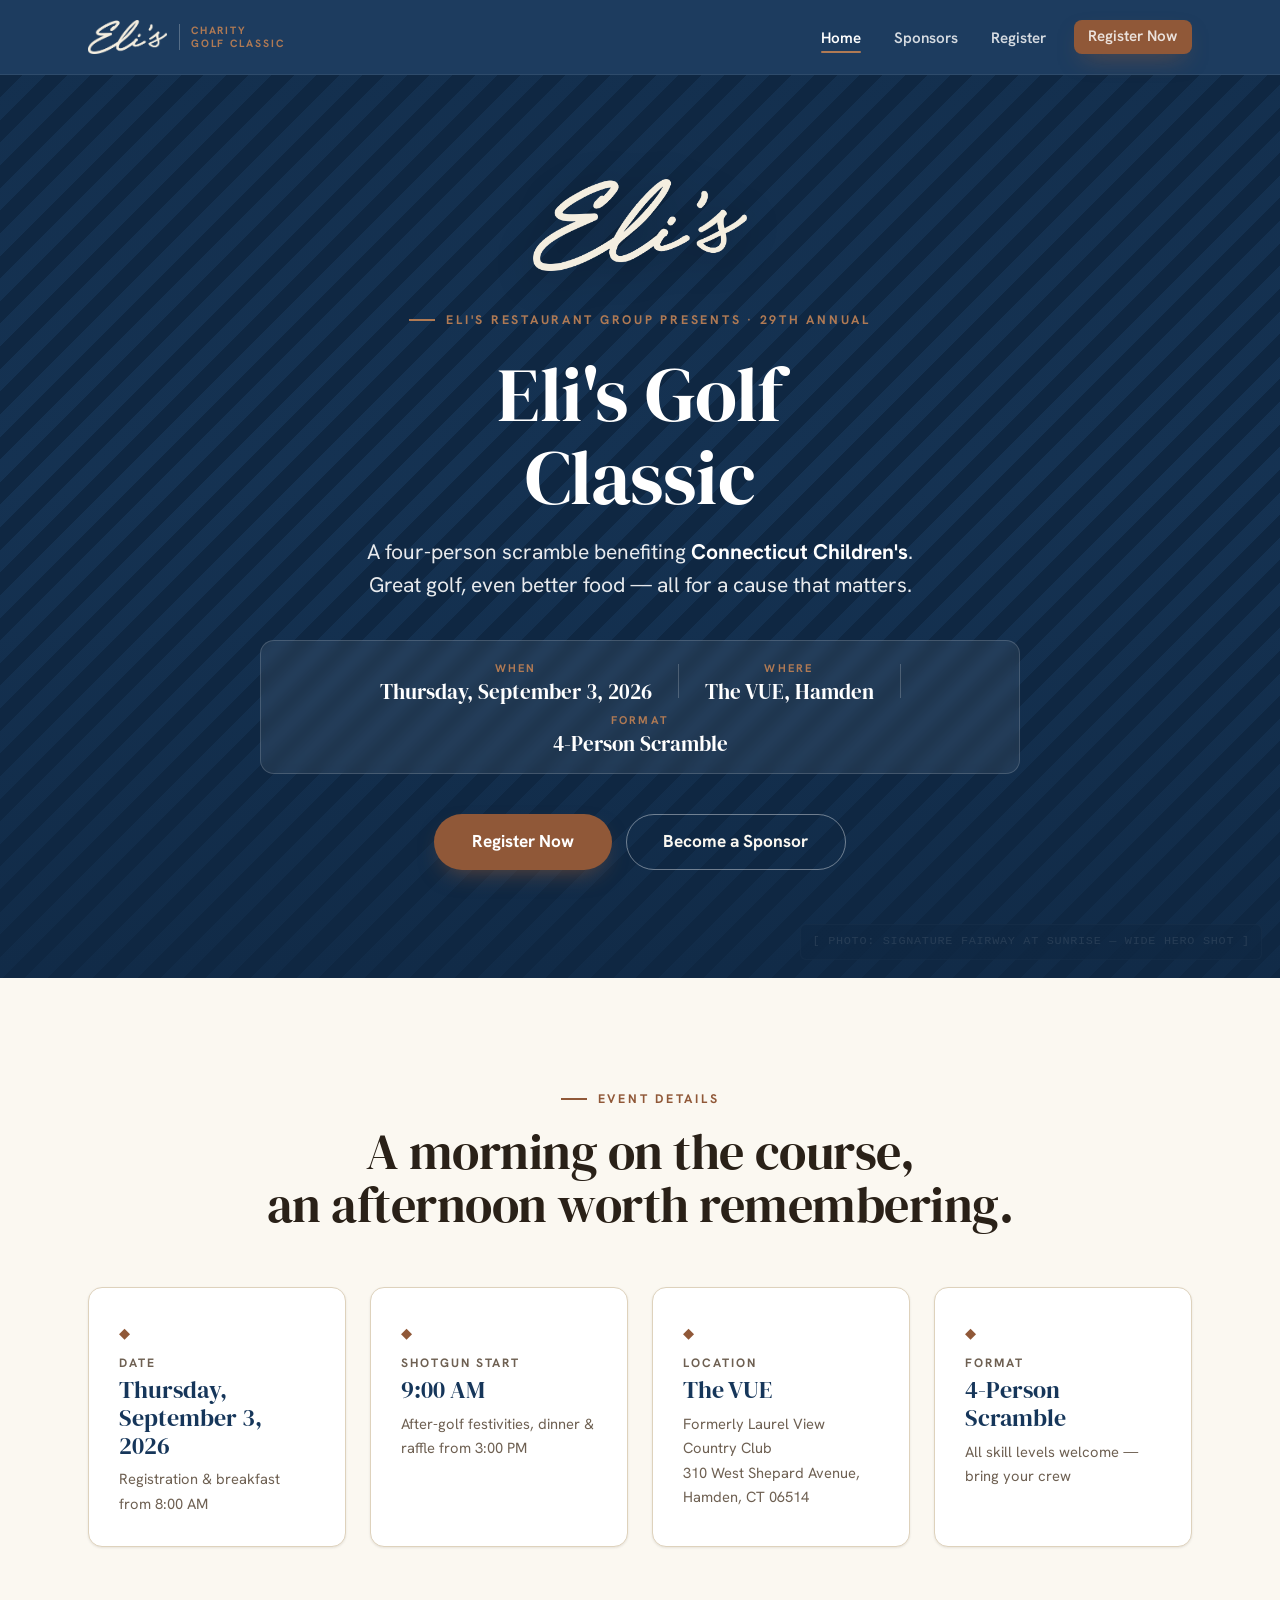
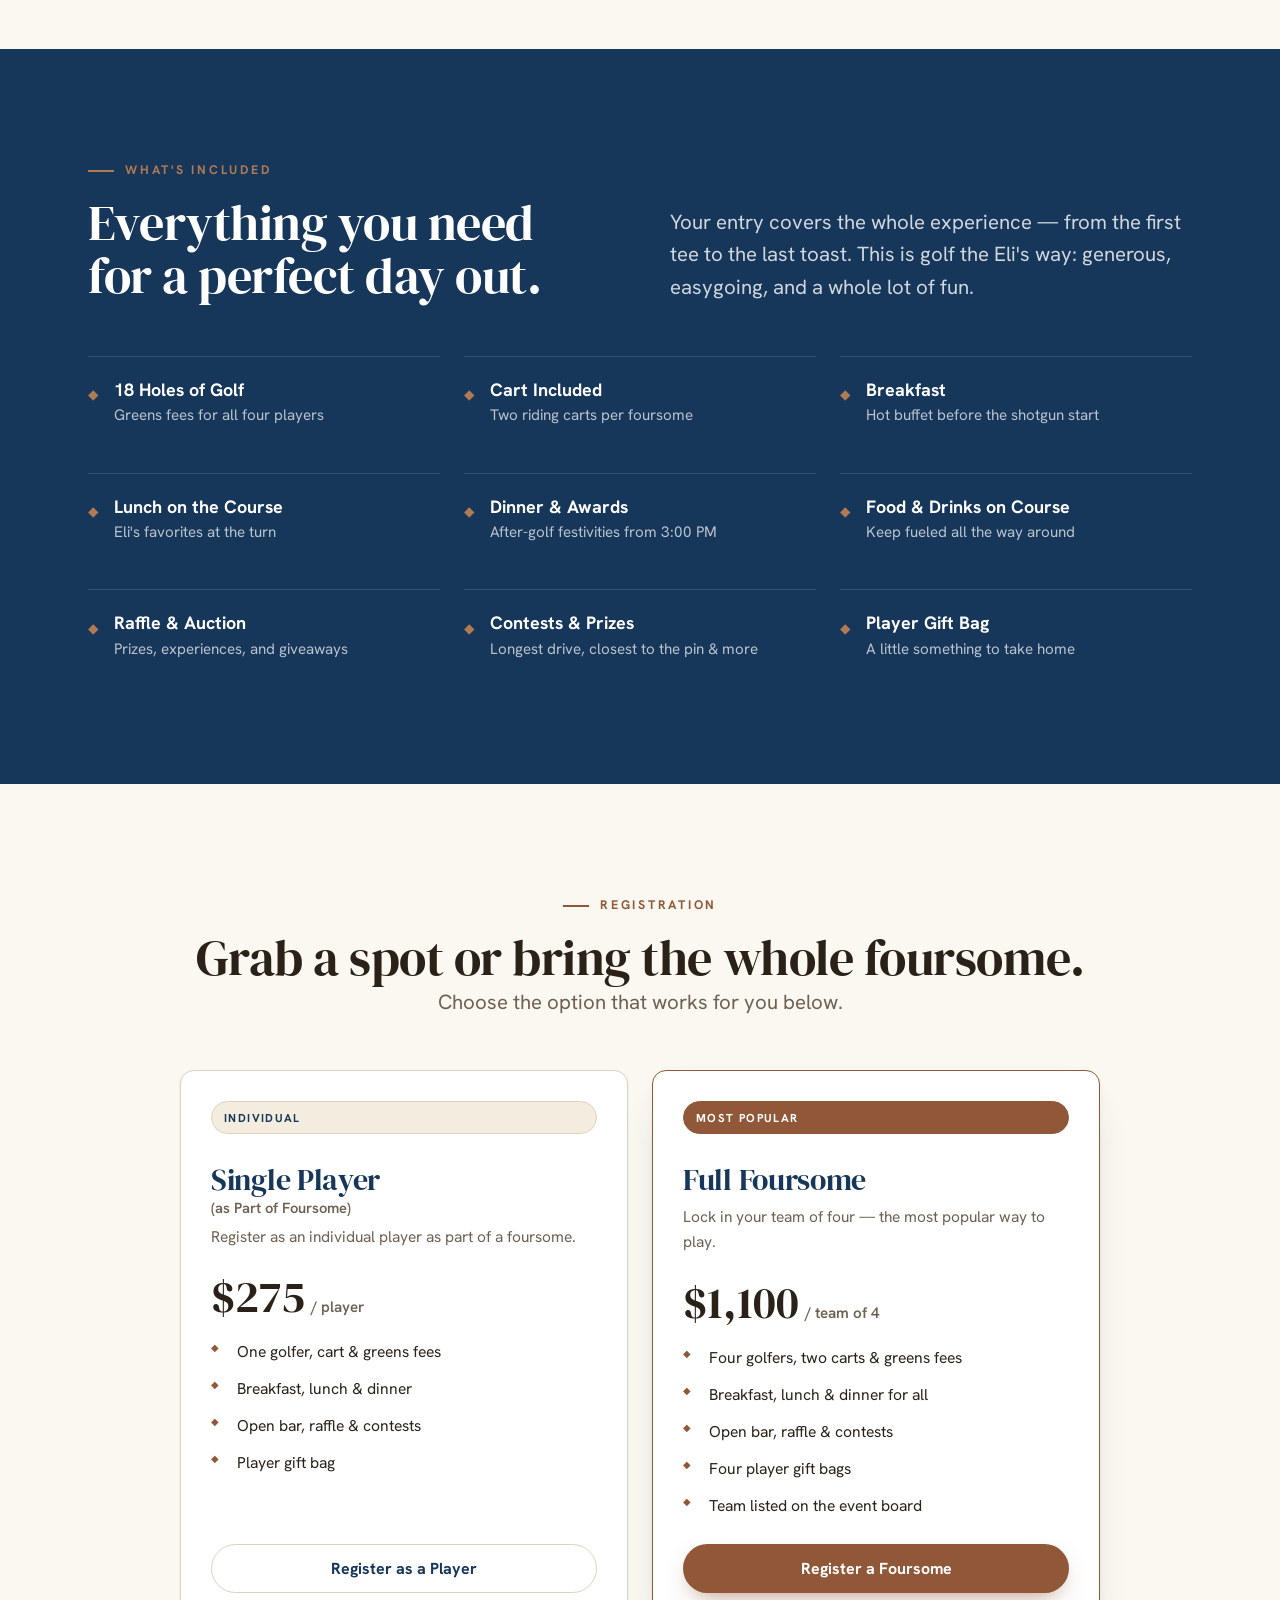
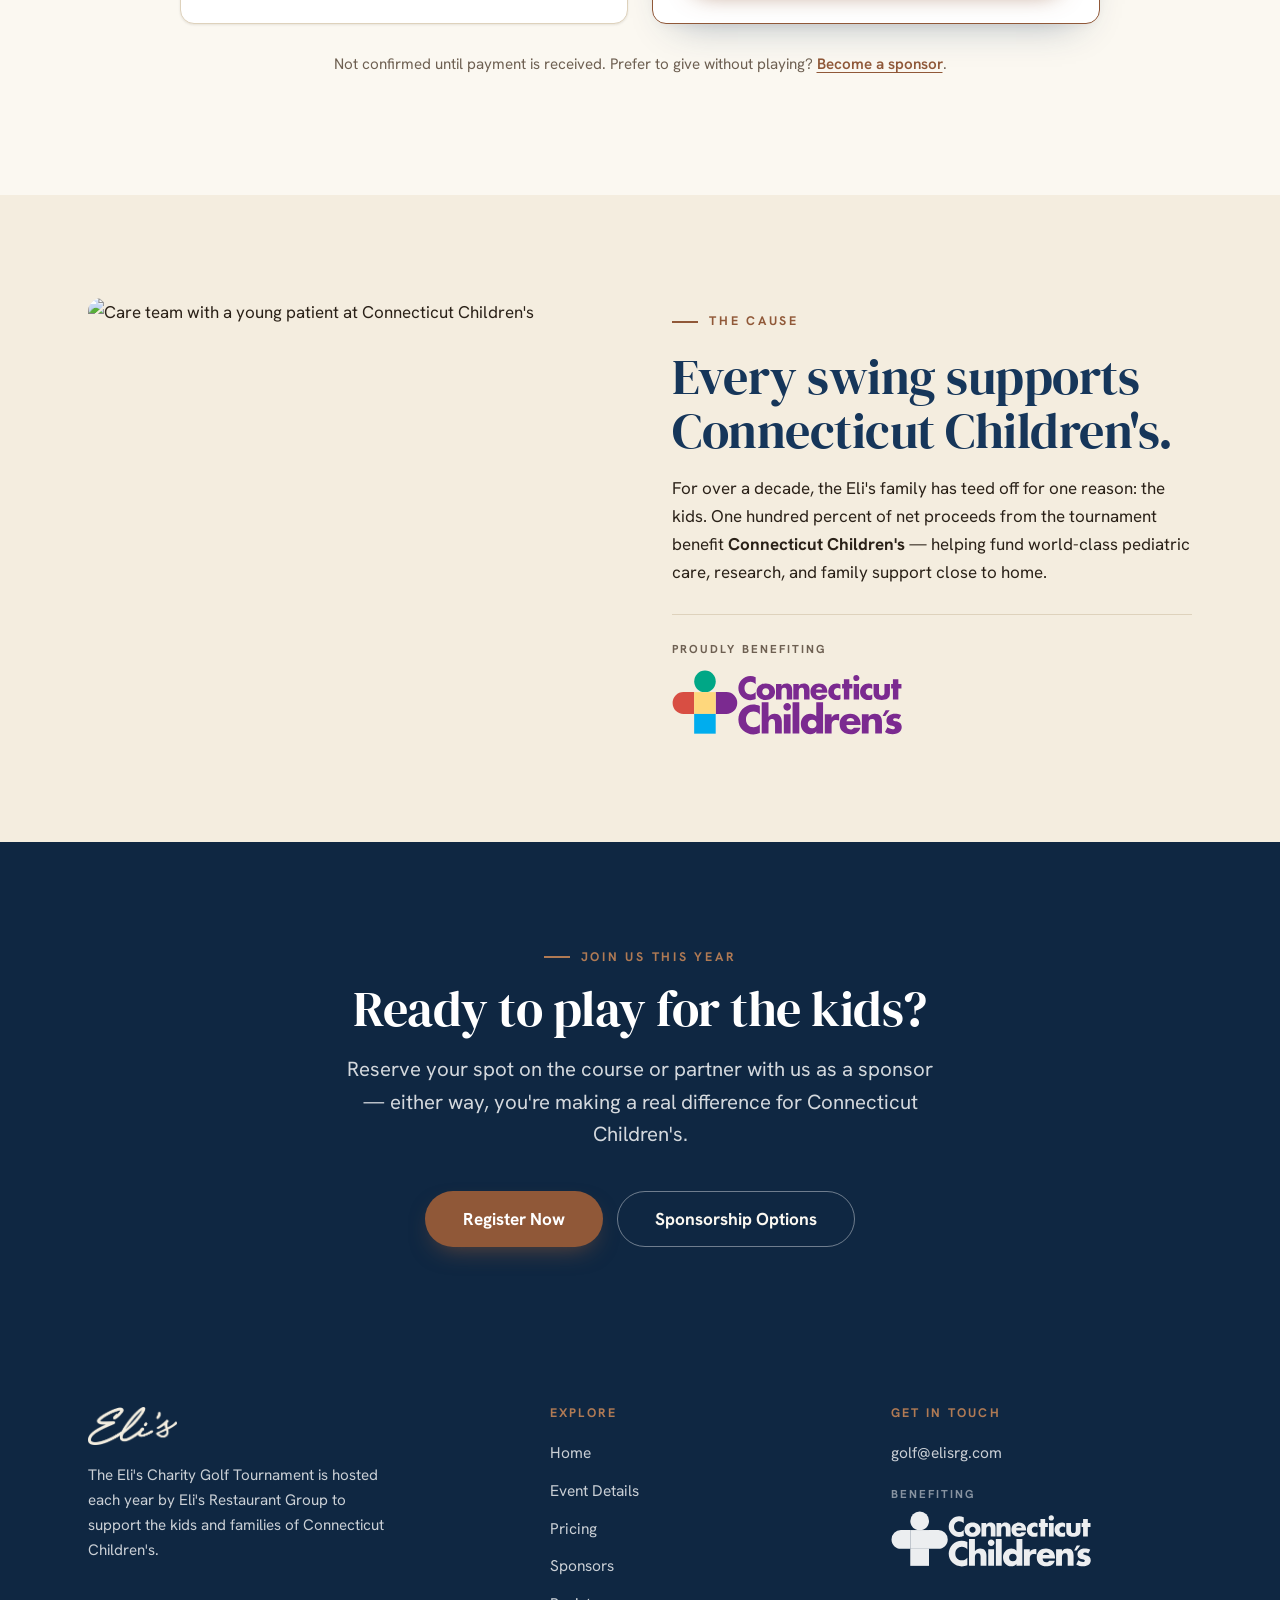
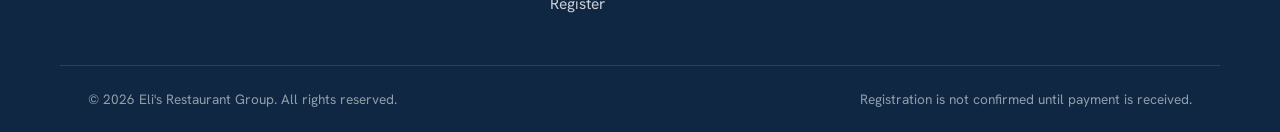
==== commit 5318fa1f: "Add files via upload New images" ====
--- a/index.html
+++ b/index.html
@@ -154,7 +154,7 @@
 <!-- ===== CHARITY / CAUSE ===== -->
 <section class="section cause-section">
   <div class="container cause-inner">
-    <div class="cause-media ph"><span class="ph-label">[ photo: kids &amp; families at Connecticut Children's ]</span></div>
+    <div class="cause-media"><img src="assets/ct-childrens-photo.jpg" alt="Care team with a young patient at Connecticut Children's" /></div>
     <div class="cause-copy">
       <p class="eyebrow">The Cause</p>
       <h2>Every swing supports<br />Connecticut Children's.</h2>
--- a/styles.css
+++ b/styles.css
@@ -333,6 +333,10 @@
   display:flex; align-items:center; justify-content:center; }
 .sponsor-logo span{ font-family:ui-monospace,Menlo,monospace; font-size:.72rem; letter-spacing:.05em;
   text-transform:uppercase; color:var(--muted); text-align:center; padding:0 10px; }
+.sponsor-logo img{ max-width:72%; max-height:68%; object-fit:contain; display:block; }
+.sponsor-logo.dark{ background:#0c0c0c; border-color:#0c0c0c; }
+.sponsor-logo.dark img{ max-width:85%; max-height:80%; }
+.cause-media img{ width:100%; height:100%; object-fit:cover; border-radius:var(--radius); display:block; }
 
 .contact-band{ background:var(--green); color:#fff; text-align:center; padding:clamp(52px,7vw,88px) 0; }
 .contact-email{ font-family:'DM Serif Display',serif; font-size:clamp(1.6rem,3.4vw,2.6rem); color:#fff;
